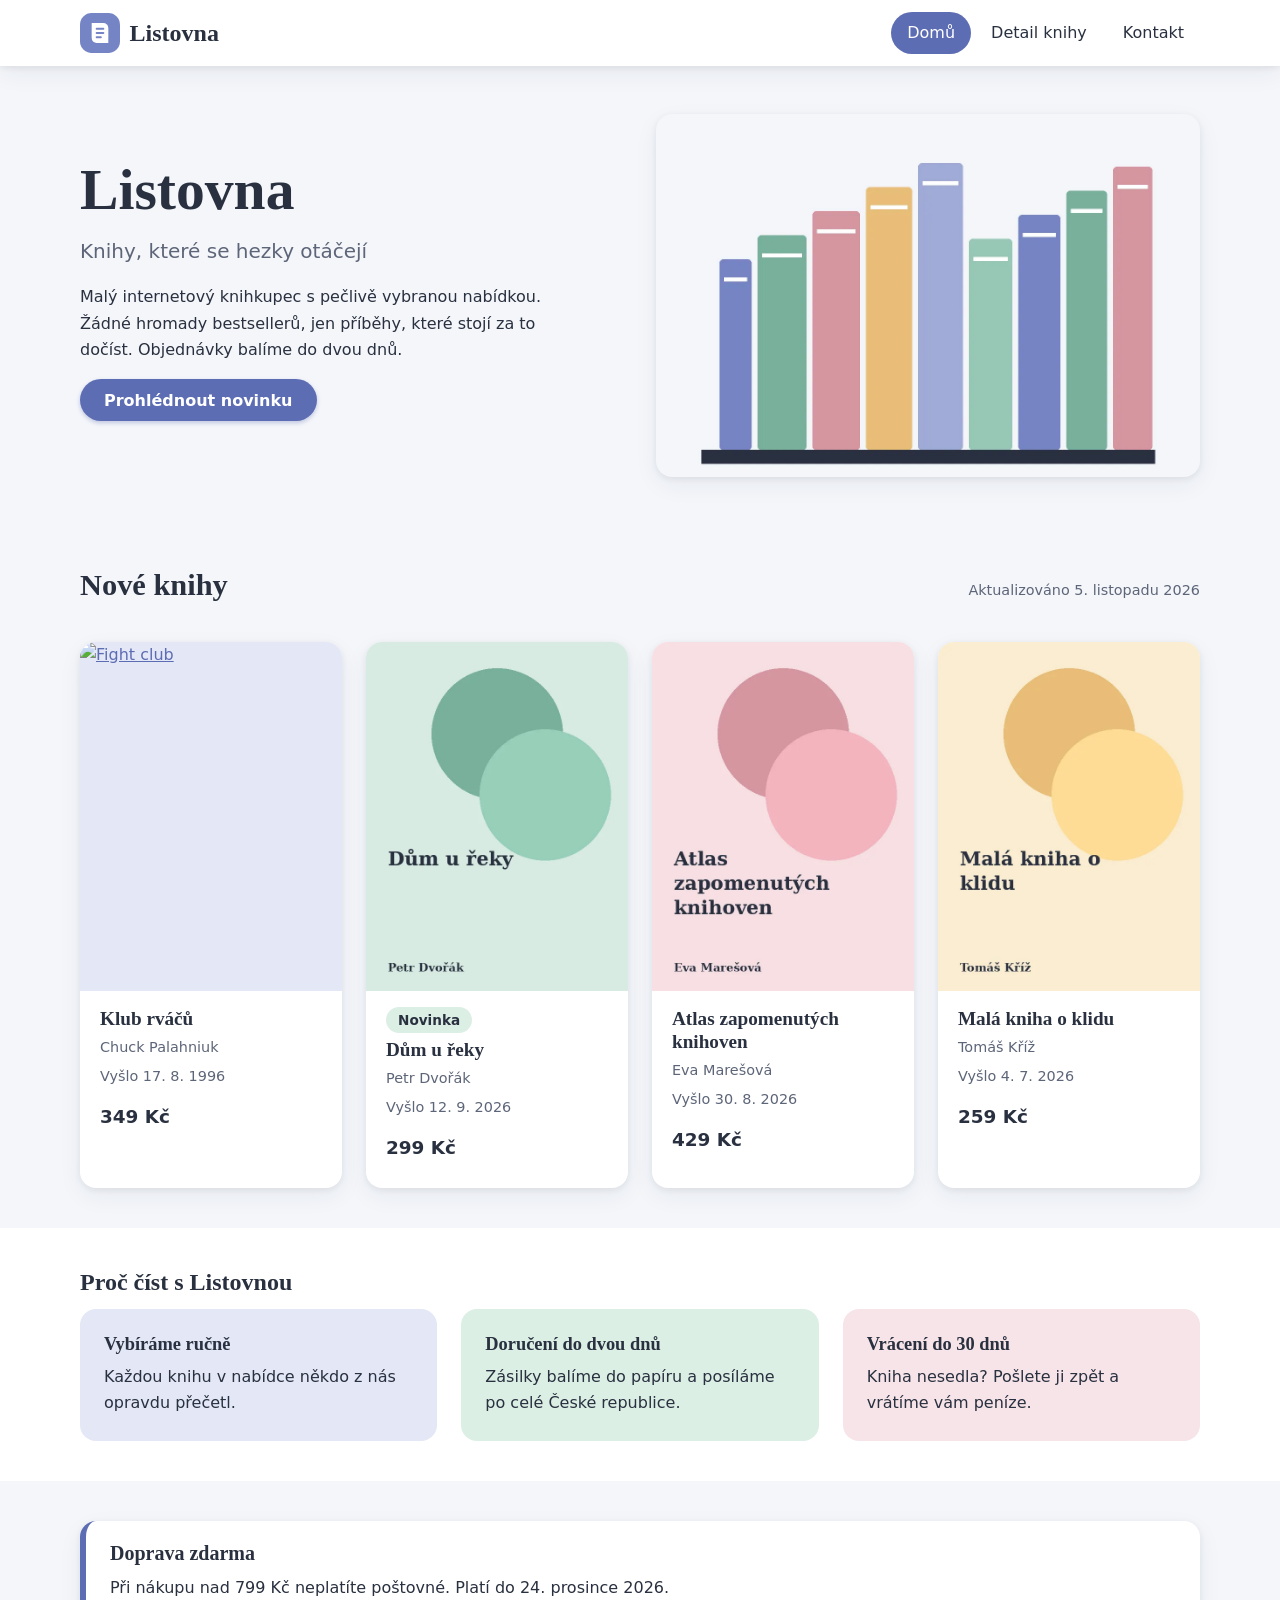
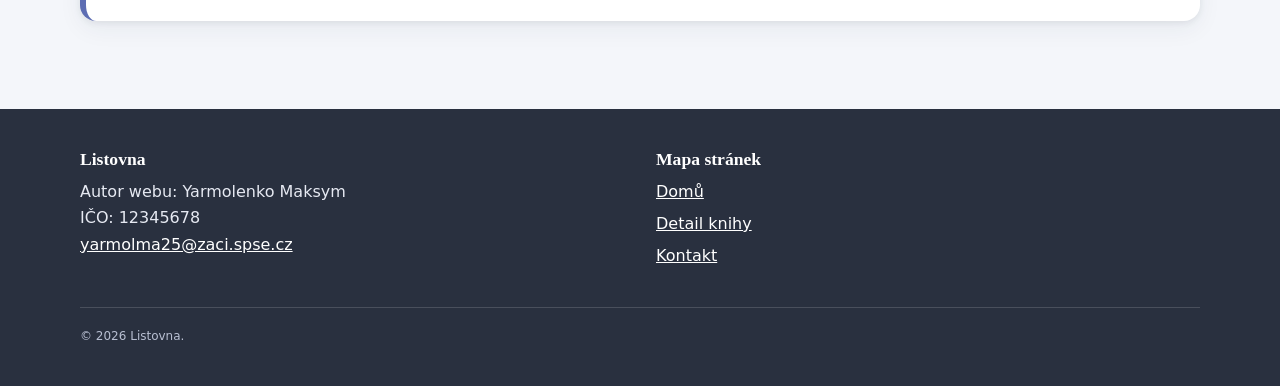
==== index.html @ 4ec65a8f "init" ====
<!DOCTYPE html>
<html lang="cs">
<head>
  <meta charset="utf-8">
  <meta name="viewport" content="width=device-width, initial-scale=1">
  <title>Listovna – internetový knihkupec</title>
  <meta name="description" content="Listovna je malý internetový knihkupec. Vybrané novinky, příběhy a tipy na čtení s doručením do dvou dnů.">
  <link rel="icon" href="images/logo.svg" type="image/svg+xml">
  <link rel="stylesheet" href="/style.css">
</head>
<body>
  <a class="skip" href="#obsah">Přeskočit na obsah</a>

  <header class="site-header">
    <div class="wrap">
      <a class="brand" href="https://yarmolma25.llmp.spse-net.cz/eshop/index.html">
        <img src="images/logo.svg" width="40" height="40" alt="">
        <span>Listovna</span>
      </a>
      <nav class="main-nav" aria-label="Hlavní navigace">
        <ul>
          <li><a href="https://yarmolma25.llmp.spse-net.cz/eshop/index.html" aria-current="page">Domů</a></li>
          <li><a href="https://yarmolma25.llmp.spse-net.cz/eshop/detail.html">Detail knihy</a></li>
          <li><a href="https://yarmolma25.llmp.spse-net.cz/eshop/kontakt.html">Kontakt</a></li>
        </ul>
      </nav>
    </div>
  </header>

  <main id="obsah">
    <section class="hero" aria-labelledby="hero-title">
      <div class="wrap">
        <div class="hero-text">
          <hgroup>
            <h1 id="hero-title">Listovna</h1>
            <p>Knihy, které se hezky otáčejí</p>
          </hgroup>
          <p>Malý internetový knihkupec s pečlivě vybranou nabídkou. Žádné hromady bestsellerů, jen příběhy, které stojí za to dočíst. Objednávky balíme do dvou dnů.</p>
          <p><a class="btn" href="https://yarmolma25.llmp.spse-net.cz/eshop/detail.html">Prohlédnout novinku</a></p>
        </div>
        <div class="hero-media">
          <img src="images/hero.webp" width="1200" height="800" alt="Řada barevných knih opřených o sebe na polici">
        </div>
      </div>
    </section>

    <section class="section" aria-labelledby="novinky-title">
      <div class="wrap">
        <header class="section-head">
          <h2 id="novinky-title">Nové knihy</h2>
          <p class="meta">Aktualizováno <time datetime="2026-11-05">5. listopadu 2026</time></p>
        </header>

        <ul class="grid">
          <li>
            <article class="card">
              <figure>
                <a href="https://yarmolma25.llmp.spse-net.cz/eshop/detail.html" tabindex="-1" aria-hidden="true">
                  <img src="https://media.libris.to/jacket/18313836_0001.jpg" width="600" height="800" alt="Fight club" loading="lazy">
                </a>
              </figure>
              <div class="card-body">
                <h3><a href="https://yarmolma25.llmp.spse-net.cz/eshop/detail.html">Klub rváčů</a></h3>
                <p class="author">Chuck Palahniuk</p>
                <p class="meta">Vyšlo <time datetime="1996-8-17">17. 8. 1996</time></p>
                <p class="price"><data value="349">349 Kč</data></p>
              </div>
            </article>
          </li>
          <li>
            <article class="card">
              <figure>
                <img src="images/kniha-2.webp" width="600" height="800" alt="Obálka knihy Dům u řeky" loading="lazy">
              </figure>
              <div class="card-body">
                <p class="badge">Novinka</p>
                <h3>Dům u řeky</h3>
                <p class="author">Petr Dvořák</p>
                <p class="meta">Vyšlo <time datetime="2026-09-12">12. 9. 2026</time></p>
                <p class="price"><data value="299">299 Kč</data></p>
              </div>
            </article>
          </li>
          <li>
            <article class="card">
              <figure>
                <img src="images/kniha-3.webp" width="600" height="800" alt="Obálka knihy Atlas zapomenutých knihoven" loading="lazy">
              </figure>
              <div class="card-body">
                <h3>Atlas zapomenutých knihoven</h3>
                <p class="author">Eva Marešová</p>
                <p class="meta">Vyšlo <time datetime="2026-08-30">30. 8. 2026</time></p>
                <p class="price"><data value="429">429 Kč</data></p>
              </div>
            </article>
          </li>
          <li>
            <article class="card">
              <figure>
                <img src="images/kniha-4.webp" width="600" height="800" alt="Obálka knihy Malá kniha o klidu" loading="lazy">
              </figure>
              <div class="card-body">
                <h3>Malá kniha o klidu</h3>
                <p class="author">Tomáš Kříž</p>
                <p class="meta">Vyšlo <time datetime="2026-07-04">4. 7. 2026</time></p>
                <p class="price"><data value="259">259 Kč</data></p>
              </div>
            </article>
          </li>
        </ul>
      </div>
    </section>

    <section class="section benefits" aria-labelledby="proc-title">
      <div class="wrap">
        <h2 id="proc-title">Proč číst s Listovnou</h2>
        <ul class="benefit-list">
          <li>
            <h3>Vybíráme ručně</h3>
            <p>Každou knihu v nabídce někdo z nás opravdu přečetl.</p>
          </li>
          <li>
            <h3>Doručení do dvou dnů</h3>
            <p>Zásilky balíme do papíru a posíláme po celé České republice.</p>
          </li>
          <li>
            <h3>Vrácení do 30 dnů</h3>
            <p>Kniha nesedla? Pošlete ji zpět a vrátíme vám peníze.</p>
          </li>
        </ul>
      </div>
    </section>

    <section class="section" aria-label="Doprava">
      <div class="wrap">
        <aside class="tip">
          <h2>Doprava zdarma</h2>
          <p>Při nákupu nad <data value="799">799 Kč</data> neplatíte poštovné. Platí do <time datetime="2026-12-24">24. prosince 2026</time>.</p>
        </aside>
      </div>
    </section>
  </main>

  <footer class="site-footer">
        <div class="wrap">
            <div class="footer-grid">
                <section aria-labelledby="f-autor">
                    <h2 id="f-autor">Listovna</h2>
                    <address>
                        Autor webu: Yarmolenko Maksym<br>
                        IČO: 12345678<br>
                        <a href="mailto:yarmolma25@zaci.spse.cz">yarmolma25@zaci.spse.cz</a>
                    </address>
                </section>
                <nav aria-labelledby="f-mapa">
                    <h2 id="f-mapa">Mapa stránek</h2>
                    <ul>
                        <li><a href="https://yarmolma25.llmp.spse-net.cz/eshop/index.html">Domů</a></li>
                        <li><a href="https://yarmolma25.llmp.spse-net.cz/eshop/detail.html">Detail knihy</a></li>
                        <li><a href="https://yarmolma25.llmp.spse-net.cz/eshop/kontakt.html">Kontakt</a></li>
                    </ul>
                </nav>
            </div>
            <p class="copyright"><small>© <time datetime="2026">2026</time> Listovna.</small></p>
        </div>
    </footer>
</body>
</html>
---- style.css ----
:root {
  --mist: #f4f6fa;
  --paper: #ffffff;
  --ink: #29303f;
  --muted: #5d6578;
  --accent: #5d6db3;
  --accent-soft: #e3e7f6;
  --mint: #dcefe5;
  --blush: #f7e4e8;
  --radius: 16px;
  --shadow: 0 2px 6px rgba(41, 48, 63, .08), 0 8px 24px rgba(41, 48, 63, .06);
  --serif: "Iowan Old Style", Georgia, "Times New Roman", serif;
  --sans: system-ui, -apple-system, "Segoe UI", Roboto, sans-serif;
}
*, *::before, *::after { box-sizing: border-box; }
html { scroll-behavior: smooth; }
body { margin: 0; background: var(--mist); color: var(--ink); font: 1rem/1.65 var(--sans); }
img { max-width: 100%; height: auto; display: block; }
a { color: var(--accent); }
a:focus-visible, button:focus-visible { outline: 3px solid var(--accent); outline-offset: 3px; border-radius: 6px; }
h1, h2, h3 { font-family: var(--serif); line-height: 1.2; margin: 0 0 .5em; }
.wrap { width: min(1120px, 100% - 2rem); margin-inline: auto; }
.skip { position: absolute; left: -999px; }
.skip:focus { left: 1rem; top: 1rem; background: var(--paper); padding: .5rem 1rem; z-index: 10; }

/* header */
.site-header { background: var(--paper); box-shadow: var(--shadow); position: sticky; top: 0; z-index: 5; }
.site-header .wrap { display: flex; flex-wrap: wrap; align-items: center; justify-content: space-between; gap: .75rem 2rem; padding-block: .75rem; }
.brand { display: flex; align-items: center; gap: .6rem; font: 700 1.5rem var(--serif); color: var(--ink); text-decoration: none; }
.brand img { width: 40px; height: 40px; }
.main-nav ul { display: flex; gap: .25rem; list-style: none; margin: 0; padding: 0; }
.main-nav a { display: block; padding: .5rem 1rem; border-radius: 999px; color: var(--ink); text-decoration: none; font-weight: 500; }
.main-nav a:hover { background: var(--accent-soft); }
.main-nav a[aria-current="page"] { background: var(--accent); color: #fff; }

/* buttons */
.btn { display: inline-block; padding: .7rem 1.5rem; border: 0; border-radius: 999px; background: var(--accent); color: #fff; font: 600 1rem var(--sans); text-decoration: none; cursor: pointer; box-shadow: 0 2px 4px rgba(93, 109, 179, .35); transition: background .2s; }
.btn:hover { background: #4c5ba0; }
.btn--ghost { background: var(--accent-soft); color: var(--accent); box-shadow: none; }
.btn--ghost:hover { background: #d4daf2; }
.btn[disabled] { opacity: .6; cursor: not-allowed; }

/* hero */
.hero { padding-block: 3rem; }
.hero .wrap { display: grid; gap: 2rem; align-items: center; grid-template-columns: 1fr 1fr; }
.hero hgroup p { font-size: 1.25rem; color: var(--muted); margin: 0 0 1rem; }
.hero h1 { font-size: clamp(2.4rem, 5vw, 3.6rem); margin-bottom: .2em; }
.hero-text > p { max-width: 46ch; }
.hero img { border-radius: var(--radius); box-shadow: var(--shadow); background: var(--paper); }

/* sections */
.section { padding-block: 2.5rem; }
.section-head { display: flex; flex-wrap: wrap; justify-content: space-between; align-items: baseline; gap: .5rem; margin-bottom: 1.5rem; }
.section-head h2 { font-size: 1.9rem; margin: 0; }

.grid { list-style: none; margin: 0; padding: 0; display: grid; gap: 1.5rem; grid-template-columns: repeat(auto-fill, minmax(230px, 1fr)); }
.card { background: var(--paper); border-radius: var(--radius); box-shadow: var(--shadow); overflow: hidden; display: flex; flex-direction: column; height: 100%; }
.card figure { margin: 0; background: var(--accent-soft); }
.card-body { padding: 1rem 1.25rem 1.5rem; display: flex; flex-direction: column; gap: .35rem; flex: 1; }
.card h3 { font-size: 1.2rem; margin: 0; }
.card h3 a { color: var(--ink); text-decoration: none; }
.card h3 a:hover { text-decoration: underline; }
.card p { margin: 0; }
.author, .meta { color: var(--muted); font-size: .9rem; }
.price { font-weight: 700; font-size: 1.15rem; margin-top: auto; padding-top: .5rem; }
.badge { align-self: flex-start; background: var(--mint); border-radius: 999px; padding: .1rem .75rem; font-size: .85rem; font-weight: 600; }

/* benefits */
.benefits { background: var(--paper); }
.benefit-list { list-style: none; margin: 0; padding: 0; display: grid; gap: 1.5rem; grid-template-columns: repeat(auto-fit, minmax(240px, 1fr)); }
.benefit-list li { border-radius: var(--radius); padding: 1.5rem; }
.benefit-list li:nth-child(1) { background: var(--accent-soft); }
.benefit-list li:nth-child(2) { background: var(--mint); }
.benefit-list li:nth-child(3) { background: var(--blush); }
.benefit-list h3 { font-size: 1.15rem; }
.benefit-list p { margin: 0; }

/* aside */
.tip { background: var(--paper); border-left: 6px solid var(--accent); border-radius: var(--radius); padding: 1.25rem 1.5rem; box-shadow: var(--shadow); }
.tip h2 { font-size: 1.25rem; }
.tip p { margin: 0; }

/* footer */
.site-footer { background: var(--ink); color: #e6e9f2; margin-top: 3rem; padding-block: 2.5rem 1.5rem; }
.site-footer a { color: #fff; }
.footer-grid { display: grid; gap: 2rem; grid-template-columns: repeat(auto-fit, minmax(220px, 1fr)); }
.site-footer h2 { font-size: 1.1rem; color: #fff; }
.site-footer ul { list-style: none; margin: 0; padding: 0; }
.site-footer li { margin-bottom: .35rem; }
.site-footer address { font-style: normal; }
.copyright { margin-top: 2rem; padding-top: 1rem; border-top: 1px solid rgba(255, 255, 255, .15); font-size: .9rem; color: #b8bfd2; }

@media (max-width: 760px) {
  .hero .wrap { grid-template-columns: 1fr; }
  .hero-media { order: -1; }
}
@media (prefers-reduced-motion: reduce) {
  html { scroll-behavior: auto; }
  .btn { transition: none; }
}

/* detail */
.page-grid { display: grid; gap: 2rem; grid-template-columns: minmax(0, 1fr) 320px; align-items: start; padding-block: 2.5rem; }
.article { background: var(--paper); border-radius: var(--radius); box-shadow: var(--shadow); padding: clamp(1.25rem, 4vw, 2.5rem); }
.article-head { display: grid; gap: 1.5rem; grid-template-columns: 220px 1fr; align-items: center; margin-bottom: 1.5rem; }
.article-head hgroup p { font-size: 1.2rem; color: var(--muted); margin: 0 0 .75rem; }
.article h1 { font-size: clamp(2rem, 4vw, 2.8rem); }
.article h2 { font-size: 1.6rem; margin-top: 2rem; }
.article p { max-width: 68ch; }
.article figure { margin: 1.5rem 0; }
.article figure img { border-radius: var(--radius); width: 100%; }
.article figcaption { color: var(--muted); font-size: .9rem; margin-top: .5rem; }
.article-head figure { margin: 0; }
.article-head figure img { box-shadow: var(--shadow); }
blockquote { margin: 1.5rem 0; padding: 1rem 1.5rem; background: var(--accent-soft); border-radius: var(--radius); font: italic 1.15rem/1.6 var(--serif); }
blockquote footer { font: .9rem var(--sans); color: var(--muted); margin-top: .5rem; }
mark { background: #fbeec4; padding: 0 .2em; border-radius: 4px; }
.sidebar { position: sticky; top: 5.5rem; display: grid; gap: 1.5rem; }
.sidebar .box { background: var(--paper); border-radius: var(--radius); box-shadow: var(--shadow); padding: 1.25rem 1.5rem; }
.sidebar h2 { font-size: 1.25rem; }
.sidebar h3 { font-size: 1.05rem; margin-top: 1.25rem; }
dl { margin: 0; }
.params { display: grid; grid-template-columns: auto 1fr; gap: .4rem 1rem; }
.params dt { color: var(--muted); }
.params dd { margin: 0; font-weight: 500; text-align: right; }
.gloss dt { font-weight: 700; margin-top: .6rem; }
.gloss dd { margin: 0; color: var(--muted); font-size: .95rem; }
.source { color: var(--muted); font-size: .9rem; border-top: 1px solid var(--accent-soft); margin-top: 2rem; padding-top: 1rem; }

/* kontakt */
.page-title { padding-block: 2.5rem 1rem; }
.page-title hgroup p { font-size: 1.2rem; color: var(--muted); margin: 0; }
.page-title h1 { font-size: clamp(2.2rem, 5vw, 3.2rem); margin-bottom: .2em; }
.contact-grid { display: grid; gap: 1.5rem; grid-template-columns: repeat(auto-fit, minmax(300px, 1fr)); padding-bottom: 1.5rem; }
.panel { background: var(--paper); border-radius: var(--radius); box-shadow: var(--shadow); padding: 1.5rem; }
.panel h2 { font-size: 1.4rem; }
.panel address { font-style: normal; }
.hours { width: 100%; border-collapse: collapse; }
.hours th, .hours td { text-align: left; padding: .4rem 0; border-bottom: 1px solid var(--accent-soft); font-weight: 400; }
.hours td { text-align: right; }
.map { border: 0; width: 100%; height: 360px; border-radius: var(--radius); }
form { display: grid; gap: 1rem; }
label { display: grid; gap: .3rem; font-weight: 500; }
input, textarea { font: inherit; padding: .7rem 1rem; border: 2px solid var(--accent-soft); border-radius: 12px; background: var(--mist); color: var(--ink); }
input:focus, textarea:focus { outline: none; border-color: var(--accent); background: #fff; }
.contact-grid + .section { padding-top: 0; }

@media (max-width: 900px) {
  .page-grid { grid-template-columns: 1fr; }
  .sidebar { position: static; }
}
@media (max-width: 560px) {
  .article-head { grid-template-columns: 1fr; }
  .article-head figure { max-width: 220px; }
}
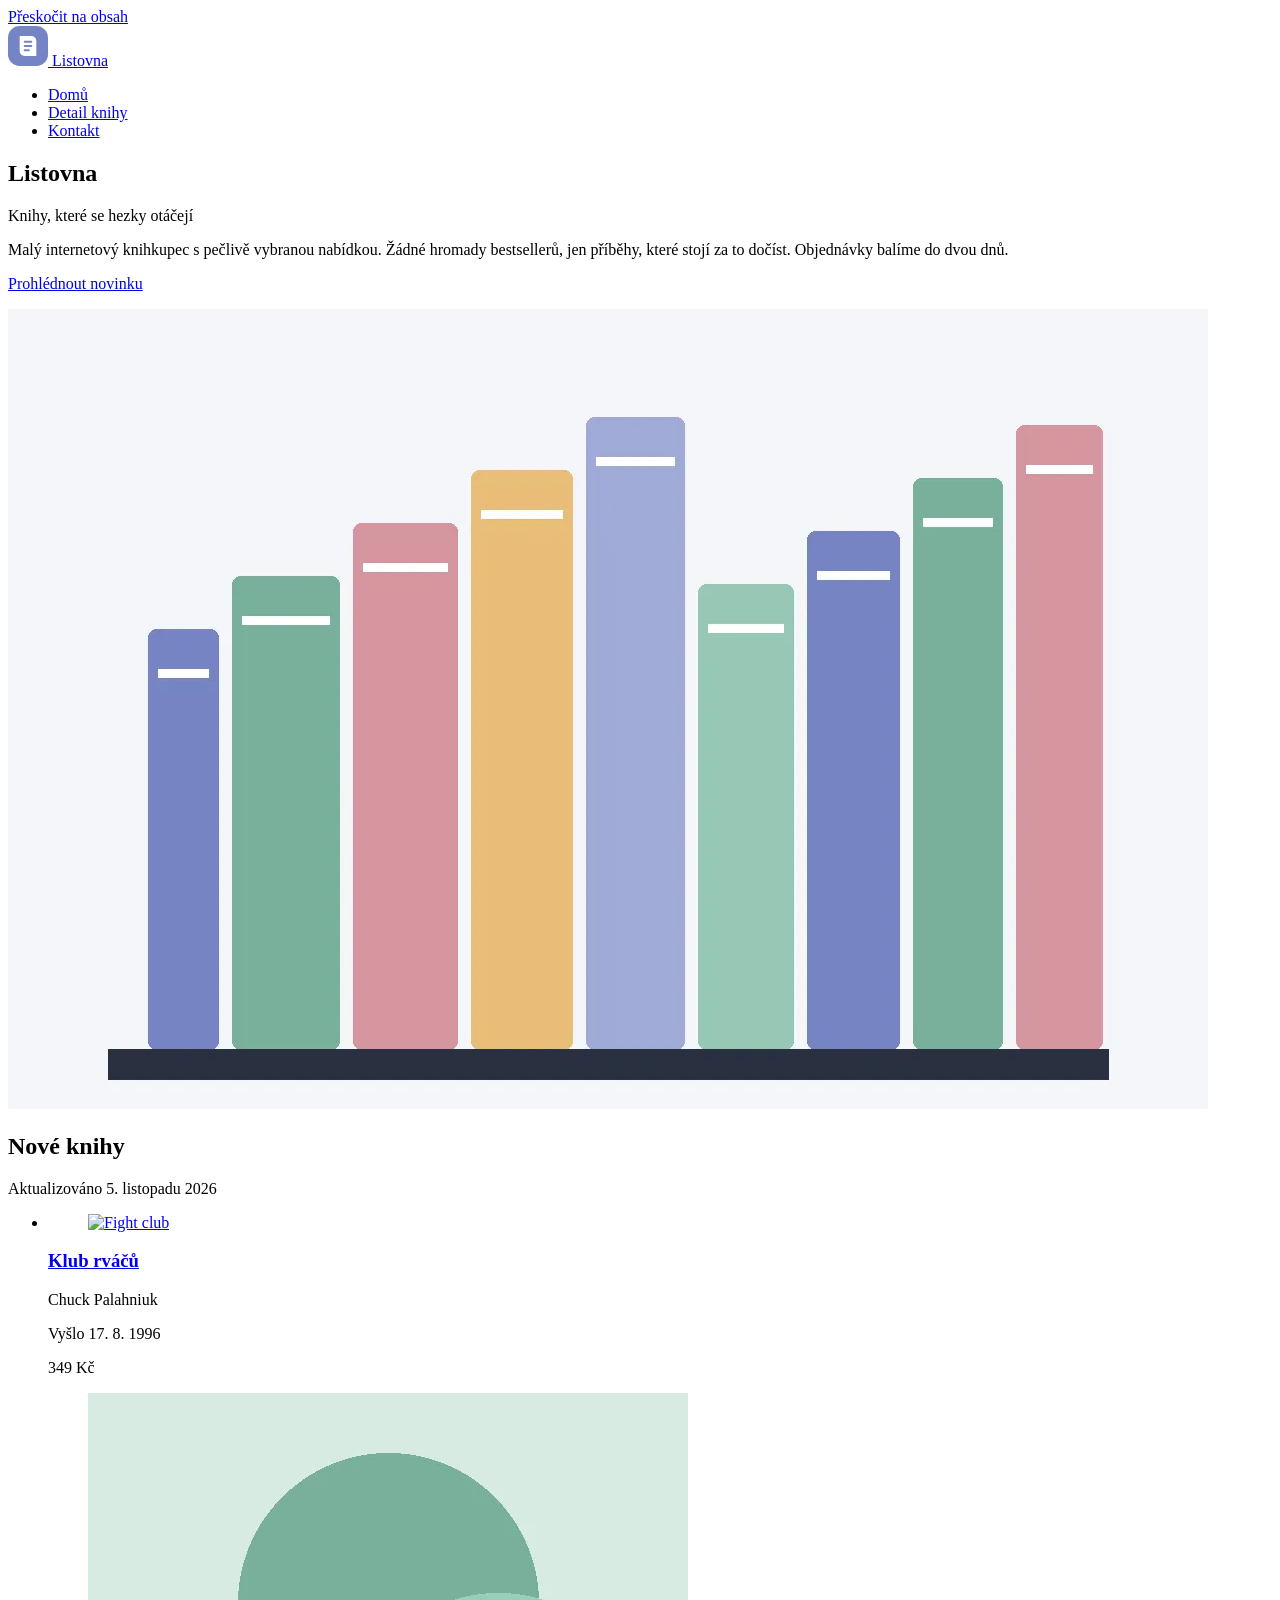
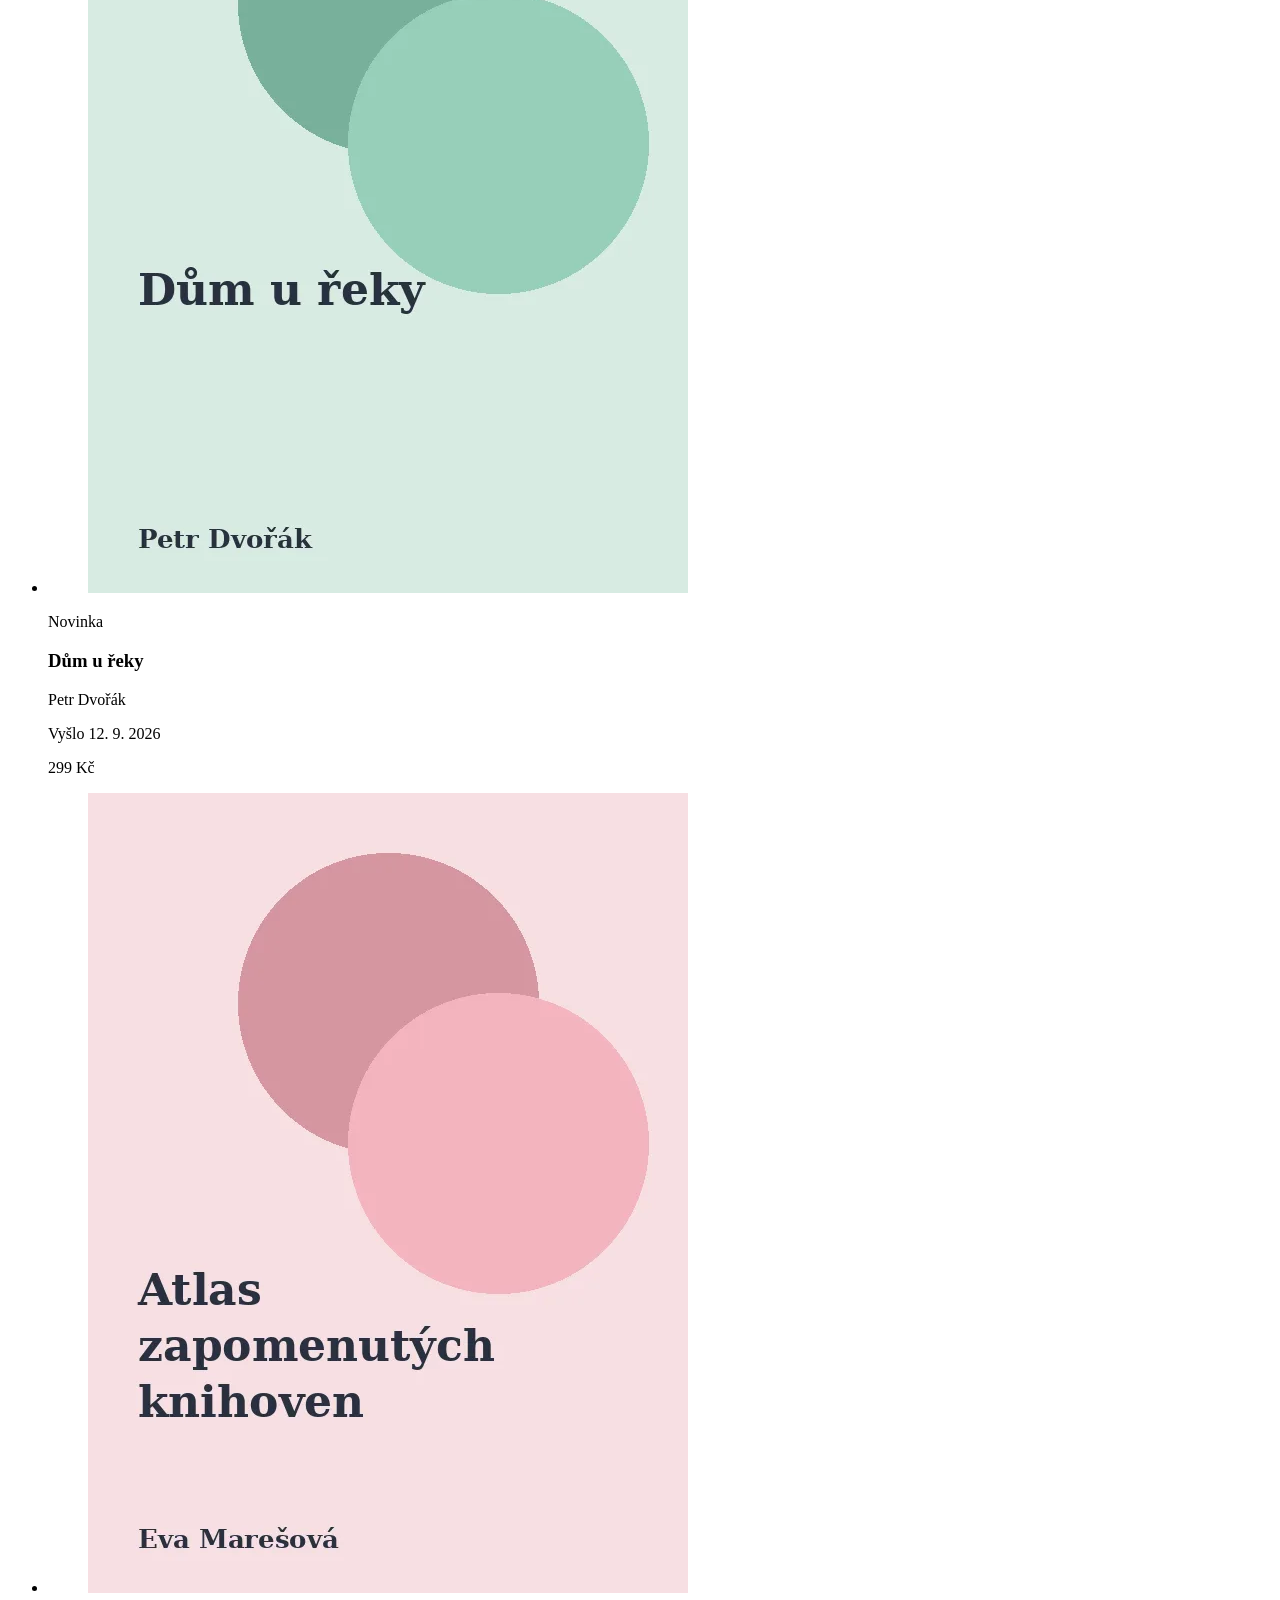
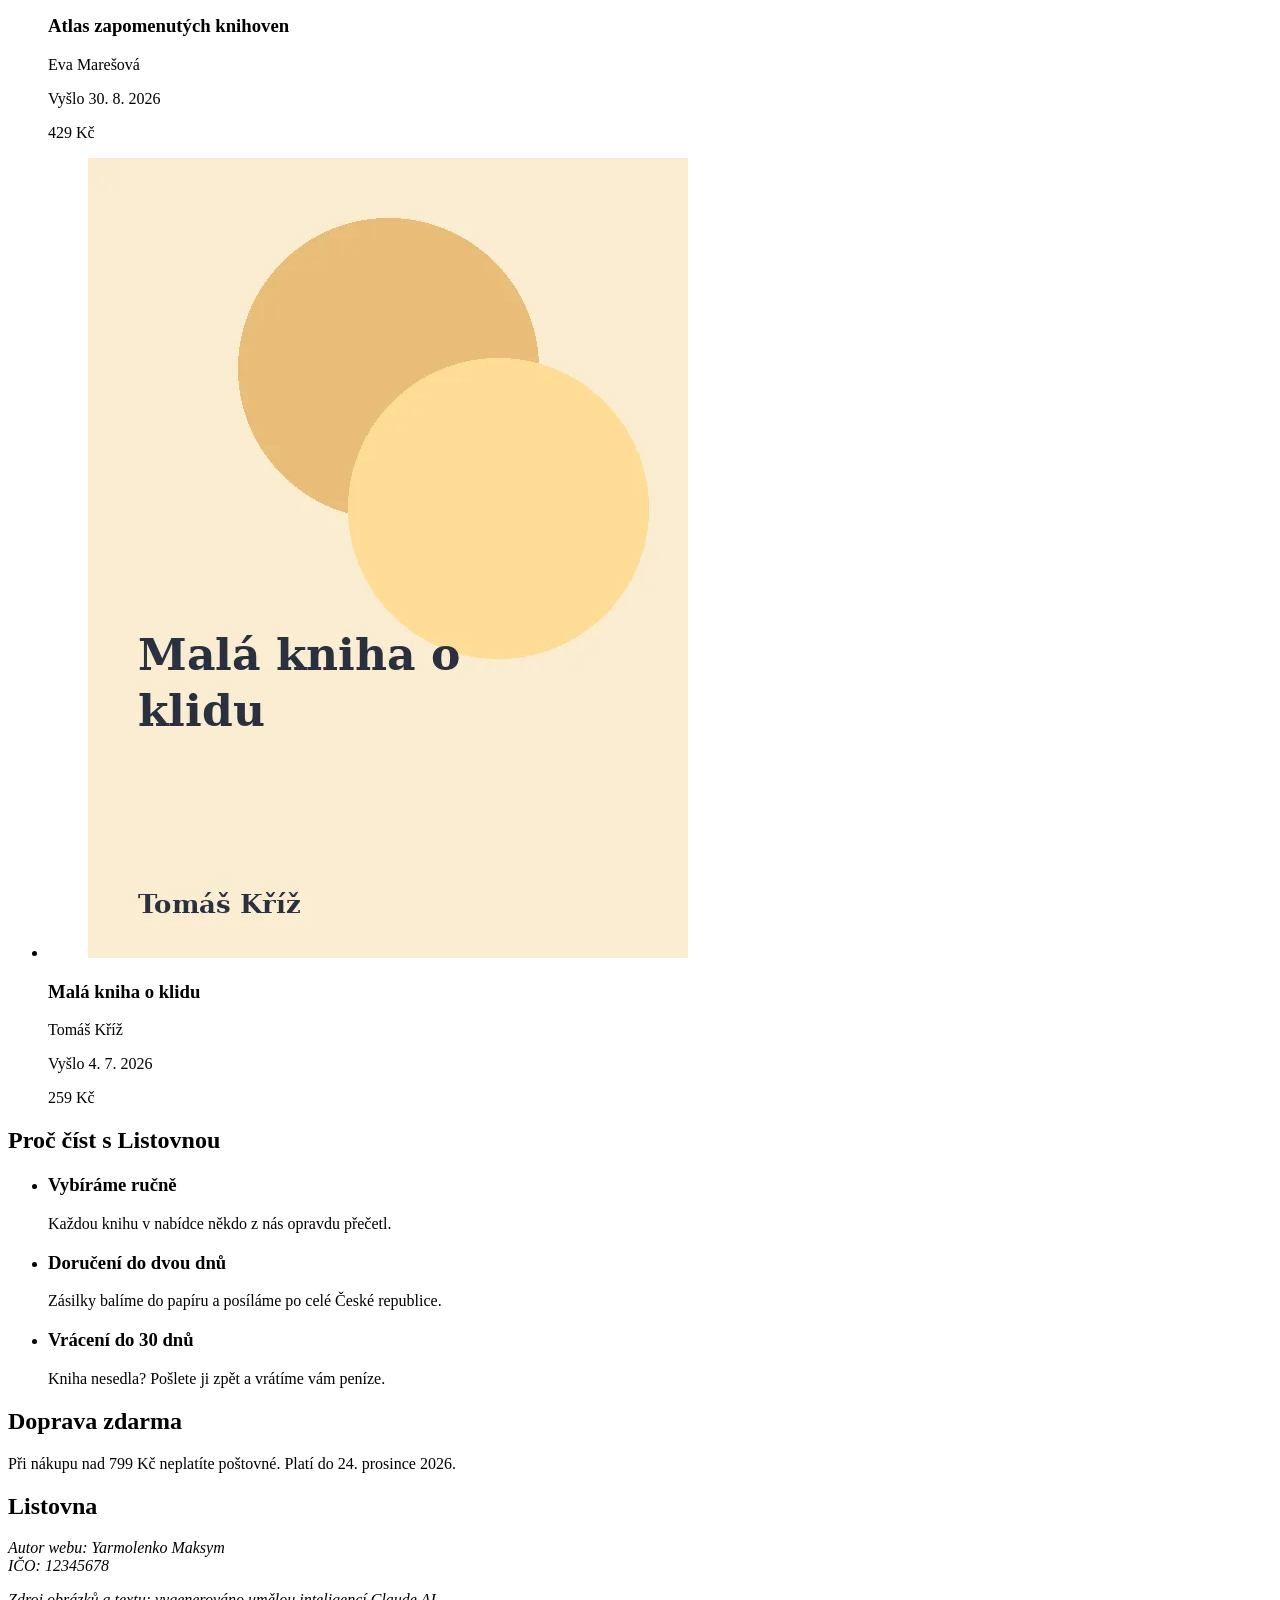
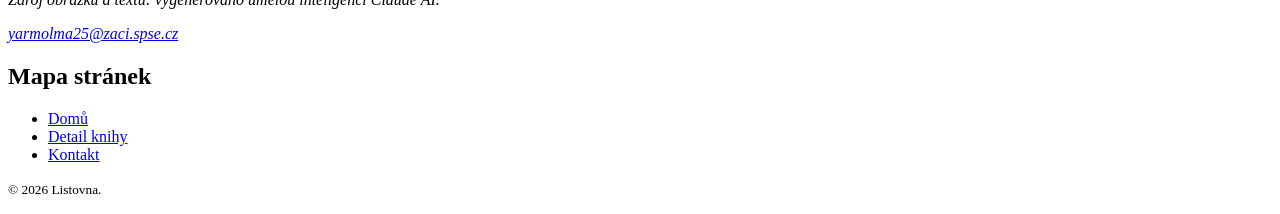
==== commit 6cbc9007: "+ README.md" ====
--- a/index.html
+++ b/index.html
@@ -3,10 +3,10 @@
 <head>
   <meta charset="utf-8">
   <meta name="viewport" content="width=device-width, initial-scale=1">
-  <title>Listovna – internetový knihkupec</title>
+  <title>Listovna | Home</title>
   <meta name="description" content="Listovna je malý internetový knihkupec. Vybrané novinky, příběhy a tipy na čtení s doručením do dvou dnů.">
   <link rel="icon" href="images/logo.svg" type="image/svg+xml">
-  <link rel="stylesheet" href="/style.css">
+  <link rel="stylesheet" href="https://yarmolma25.llmp.spse-net.cz/eshop/style.css">
 </head>
 <body>
   <a class="skip" href="#obsah">Přeskočit na obsah</a>
@@ -149,6 +149,7 @@
                     <address>
                         Autor webu: Yarmolenko Maksym<br>
                         IČO: 12345678<br>
+                        <p>Zdroj obrázků a textu: vygenerováno umělou inteligencí Claude AI.</p>
                         <a href="mailto:yarmolma25@zaci.spse.cz">yarmolma25@zaci.spse.cz</a>
                     </address>
                 </section>
